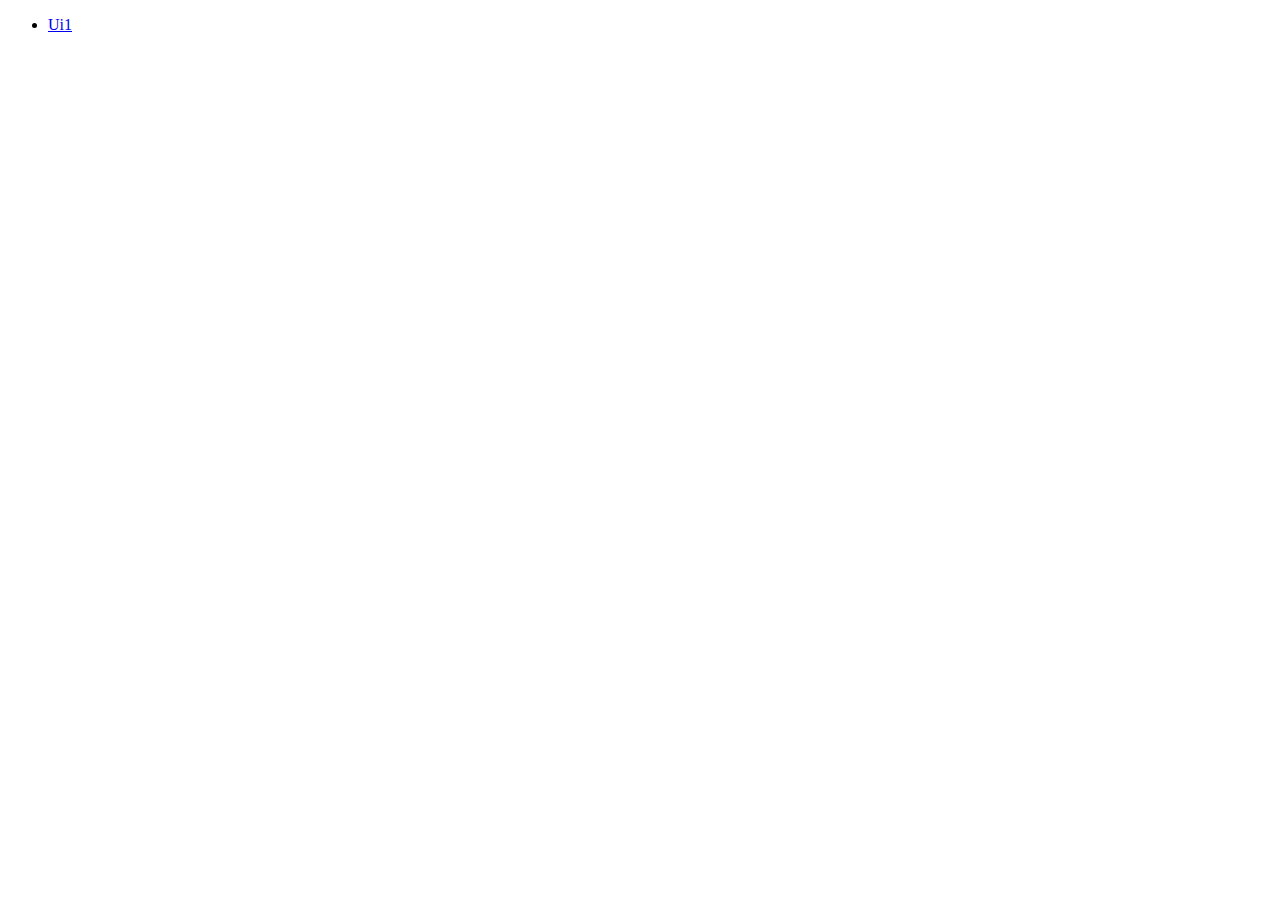
==== index.html @ b31594c3 "add ui 1" ====
<!DOCTYPE html>
<html lang="en">
<head>
    <meta charset="UTF-8">
    <meta http-equiv="X-UA-Compatible" content="IE=edge">
    <meta name="viewport" content="width=device-width, initial-scale=1.0">
    <title>Ach - Fatoni</title>
</head>
<body>
<ul>
    <li>
        <a href="ui1/index.html">Ui1</a>
    </li>
</ul>
    
</body>
</html>
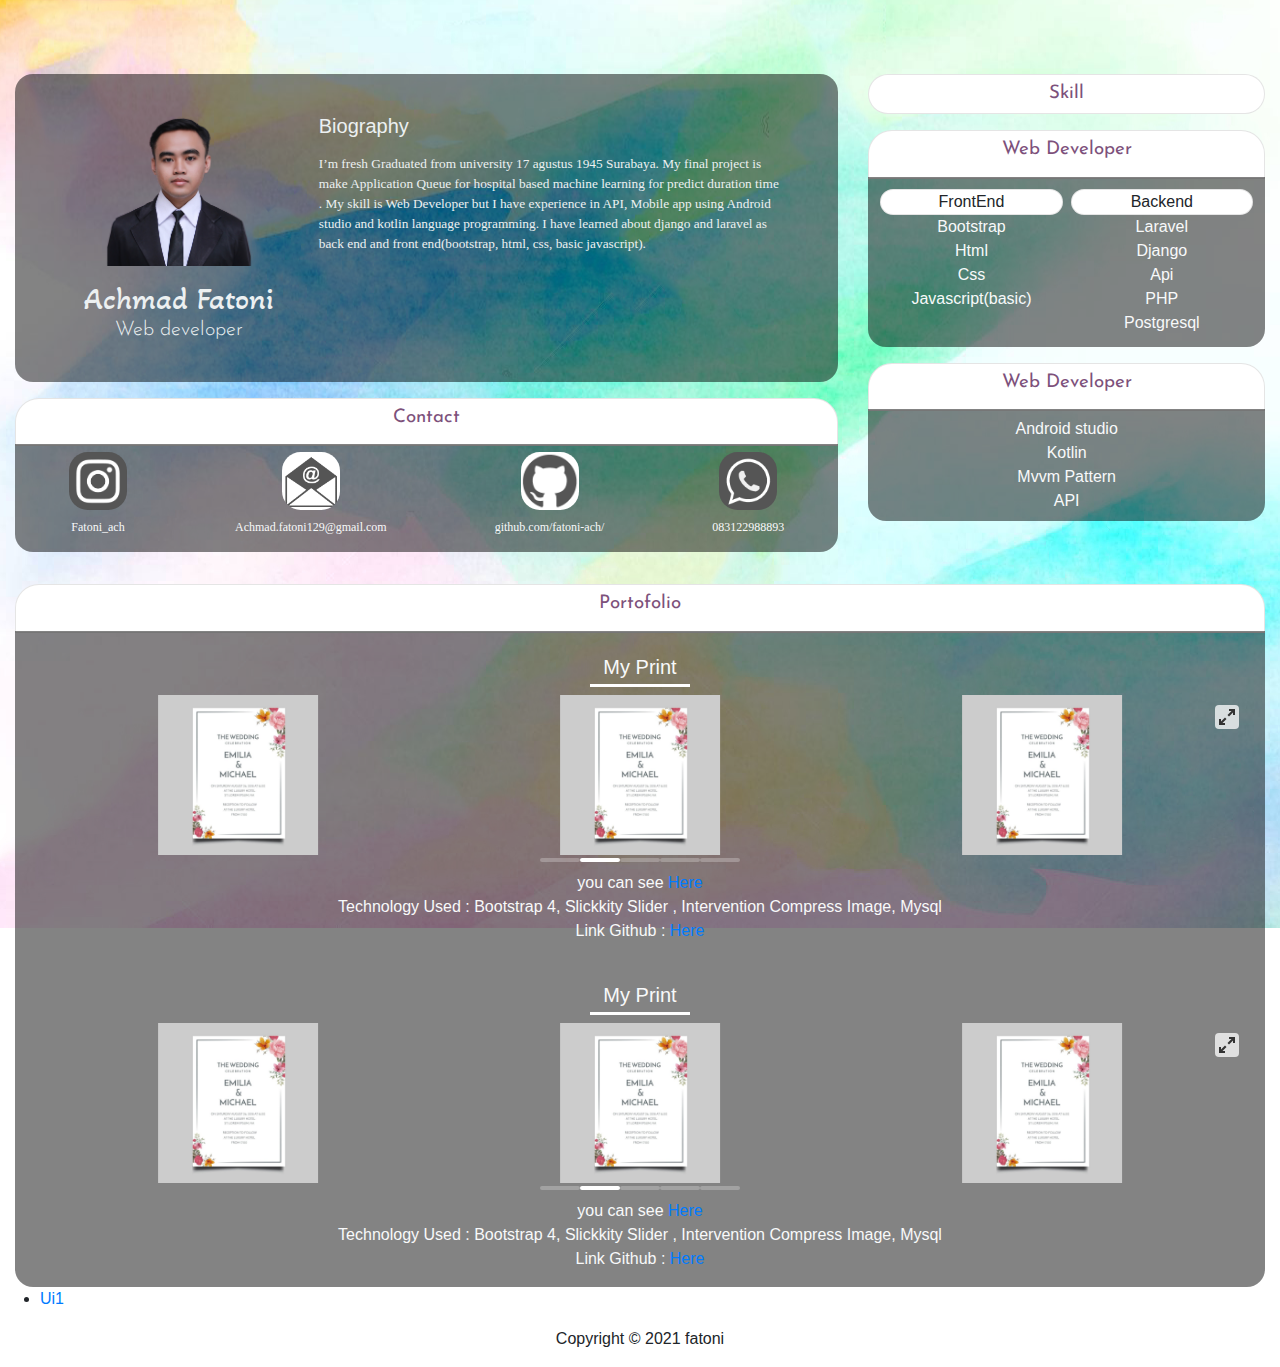
==== commit c7040d62: "add my portofolio" ====
--- a/index.html
+++ b/index.html
@@ -3,15 +3,218 @@
 <head>
     <meta charset="UTF-8">
     <meta http-equiv="X-UA-Compatible" content="IE=edge">
-    <meta name="viewport" content="width=device-width, initial-scale=1.0">
+    <!-- <meta name="viewport" content="width=device-width, initial-scale=1.0"> -->
+    <meta name="viewport" content="width=device-width, initial-scale=1, shrink-to-fit=no">
     <title>Ach - Fatoni</title>
+    <link rel="stylesheet" href="public/css/bootstrap.min.css">
+    <link rel="stylesheet" href="public/css/flickity.css">
+    <link rel="stylesheet" href="public/css/fullscreen.css">
+    <link rel="stylesheet" href="public/Mystyle.css">
 </head>
 <body>
-<ul>
-    <li>
-        <a href="ui1/index.html">Ui1</a>
-    </li>
-</ul>
-    
+    <div class="container-fluid" style="margin-top: 74px;">
+        <div class="row">
+            <div class="col-md-8">
+                <!-- profil -->
+                <section>
+                    <div class="row no-gutters p-custom bg-custom">
+                        <div class="col-md-4">
+                            <div class="d-flex justify-content-center">
+                                <img class="text-center rounded img-profil" style="opacity: 1;" src="img/Myphoto.png" alt="">
+                            </div>
+                            <h5 class="text-name t-custom">Achmad Fatoni</h5>
+                            <h6 class="text-role t-custom">Web developer</h6>
+                        </div>
+                        <div class="col-md-8 px-3" style="vertical-align: middle;">
+                            <h6 class="t-custom text-left" style="font-size: 15pt;">Biography</h6>
+                            <p class="mt-3 text-biography" style="">
+                                I’m fresh Graduated from 
+                                university 17 agustus 1945 Surabaya. My final project is make Application 
+                                Queue for hospital based machine learning for predict duration time .
+                                My skill is Web Developer
+                                but I have experience in API, Mobile app using Android studio 
+                                and kotlin language programming.  I have learned about django 
+                                and laravel as back end and front end(bootstrap, html, css, 
+                                basic javascript).
+                            </p>
+                        </div>
+                    </div>
+                </section>
+                <!-- endprofil -->
+                <!-- contact us -->
+                <section class="mt-3 mb-3">
+                    <div class="bg-title mb-0">
+                        <h5 class="py-2 text-title text-center">Contact</h5>
+                    </div>
+                    <div class="bg-body">
+                        <div class="d-flex justify-content-around">
+                            <div class="text-center mt-2">
+                                <a class="text-light" href="https://www.instagram.com/fatoni_ach/">
+                                    <img class="img-social-media mb-2" src="img/instagram.png" alt="">
+                                    <p id="text-social-media" style="font-size: 9pt;" >Fatoni_ach</p>
+                                </a>
+                            </div>
+                            <div class="text-center mt-2">
+                                <a class="text-light" href="mailto:achmad.fatoni129@gmail.com">
+                                    <img class="img-social-media mb-2" src="img/email monochrome.png" alt="">
+                                    <p id="text-social-media" style="font-size: 9pt;">Achmad.fatoni129@gmail.com</p>
+                                </a>
+                            </div>
+                            <div class="text-center mt-2">
+                                <a class="text-light" href="https://www.github.com/fatoni-ach/">
+                                    <img class="img-social-media mb-2" src="img/github monochrome.png" alt="">
+                                    <p id="text-social-media" style="font-size: 9pt;">github.com/fatoni-ach/</p>
+                                </a>
+                            </div>
+                            <div class="text-center mt-2">
+                                <a class="text-light" href="https://wa.me/6283122988893">
+                                    <img class="img-social-media mb-2" src="img/wa monochrome.png" alt="">
+                                    <p id="text-social-media" style="font-size: 9pt;">083122988893</p>
+                                </a>
+                            </div>
+                        </div>
+                    </div>
+                </section>
+                <!-- end contact us -->
+            </div>
+            <div class="col-md-4">
+                <!-- skill -->
+                <section>
+                    <div class="bg-title bg-title-rounded py-0" style="vertical-align: middle;">
+                        <h5 class="text-title text-center m-auto py-2">Skill</h5>
+                    </div>
+                </section>
+                <!-- endskill -->
+                <!-- web dev -->
+                <section class="mt-3">
+                    <div class="bg-title mb-0">
+                        <h5 class="py-2 text-title text-center">Web Developer</h5>
+                    </div>
+                    <div class="bg-body">
+                        <div class="row no-gutters p-2">
+                            <div class="col-lg-6 p-1">
+                                <div class="bg-title bg-title-rounded text-center">
+                                    FrontEnd
+                                </div>
+                                <p class="my-0 text-light text-center">Bootstrap</p>
+                                <p class="my-0 text-light text-center">Html</p>
+                                <p class="my-0 text-light text-center">Css</p>
+                                <p class="my-0 text-light text-center">Javascript(basic)</p>
+                            </div>
+                            <div class="col-lg-6 p-1">
+                                <div class="bg-title bg-title-rounded text-center">
+                                    Backend
+                                </div>
+                                <p class="my-0 text-light text-center">Laravel</p>
+                                <p class="my-0 text-light text-center">Django</p>
+                                <p class="my-0 text-light text-center">Api</p>
+                                <p class="my-0 text-light text-center">PHP</p>
+                                <p class="my-0 text-light text-center">Postgresql</p>
+                            </div>
+                        </div>
+                    </div>
+                </section>
+                <!-- endweb dev -->
+                <!-- mobileapp -->
+                <section class="mt-3">
+                    <div class="bg-title mb-0">
+                        <h5 class="py-2 text-title text-center">Web Developer</h5>
+                    </div>
+                    <div class="bg-body py-2">
+                        <p class="my-0 text-light text-center">Android studio</p>
+                        <p class="my-0 text-light text-center">Kotlin</p>
+                        <p class="my-0 text-light text-center">Mvvm Pattern</p>
+                        <p class="my-0 text-light text-center">API</p>
+                    </div>
+                </section>
+                <!-- endmobile app -->
+            </div>
+        </div>
+        <div class="bg-title mt-3">
+            <h5 class="text-title text-center py-2">Portofolio</h5>
+        </div>
+        <div class="bg-body">
+            <section class="py-3">
+                <h5 class="text-center pt-2 text-light">My Print</h5>
+                <div class="d-flex justify-content-center">
+                    <div class="border-title"></div>
+                </div>
+                <section class="mt-2 mx-3">
+                    <div class="carousel" style="" data-flickity='{ "lazyLoad": true , "lazyLoad": 1, "cellSelector": ".carousel-cell","prevNextButtons": false, "pageDots": true, "freeScroll": true, "autoPlay": 4000, "fullscreen": true, "initialIndex": 1}'>
+                        <div class="carousel-cell">
+                            <img class="carousel-cell-image" data-flickity-lazyload="img/produk_3.jpg" />
+                        </div>
+                        <div class="carousel-cell">
+                            <img class="carousel-cell-image" data-flickity-lazyload="img/produk_3.jpg" />
+                        </div>
+                        <div class="carousel-cell">
+                            <img class="carousel-cell-image" data-flickity-lazyload="img/produk_3.jpg" />
+                        </div>
+                        <div class="carousel-cell">
+                            <img class="carousel-cell-image" data-flickity-lazyload="img/produk_3.jpg" />
+                        </div>
+                        <div class="carousel-cell">
+                            <img class="carousel-cell-image" data-flickity-lazyload="img/produk_3.jpg" />
+                        </div>
+                    </div>
+                </section>
+                <div class="mt-3">
+                    <p class="text-center my-0 text-light">you can see <a href="">Here</a></p>
+                    <p class="text-center my-0 text-light">
+                        Technology Used : Bootstrap 4, Slickkity Slider , Intervention Compress Image, Mysql</p>
+                    <p class="text-center my-0 text-light">Link Github : <a href="">Here</a></p>
+                </div>
+            </section>
+            <section class="py-3">
+                <h5 class="text-center pt-2 text-light">My Print</h5>
+                <div class="d-flex justify-content-center">
+                    <div class="border-title"></div>
+                </div>
+                <section class="mt-2 mx-3">
+                    <div class="carousel" style="" data-flickity='{ "lazyLoad": true , "lazyLoad": 1, "cellSelector": ".carousel-cell","prevNextButtons": false, "pageDots": true, "freeScroll": true, "autoPlay": 4000, "fullscreen": true, "initialIndex": 1}'>
+                        <div class="carousel-cell">
+                            <img class="carousel-cell-image" data-flickity-lazyload="img/produk_3.jpg" />
+                        </div>
+                        <div class="carousel-cell">
+                            <img class="carousel-cell-image" data-flickity-lazyload="img/produk_3.jpg" />
+                        </div>
+                        <div class="carousel-cell">
+                            <img class="carousel-cell-image" data-flickity-lazyload="img/produk_3.jpg" />
+                        </div>
+                        <div class="carousel-cell">
+                            <img class="carousel-cell-image" data-flickity-lazyload="img/produk_3.jpg" />
+                        </div>
+                        <div class="carousel-cell">
+                            <img class="carousel-cell-image" data-flickity-lazyload="img/produk_3.jpg" />
+                        </div>
+                    </div>
+                </section>
+                <div class="mt-3">
+                    <p class="text-center my-0 text-light">you can see <a href="">Here</a></p>
+                    <p class="text-center my-0 text-light">
+                        Technology Used : Bootstrap 4, Slickkity Slider , Intervention Compress Image, Mysql</p>
+                    <p class="text-center my-0 text-light">Link Github : <a href="">Here</a></p>
+                </div>
+            </section>
+        </div>
+    </div>
+    <ul>
+        <li>
+            <a href="ui1/index.html">Ui1</a>
+        </li>
+    </ul>
+        
+    <footer class="text-center">
+        <div class="float-right d-none d-sm-block">
+        </div>
+        <p>
+          Copyright &copy; 2021 <span class="text-bold">fatoni</span>
+        </p> 
+    </footer>
+
+    <script src="public/js/bootstrap.bundle.min.js"></script>
+    <script src="public/js/bootstrap.js"></script>
+    <script src="public/js/flickity.pkgd.js"></script>
+    <script src="public/js/fullscreen.js"></script>
 </body>
 </html>--- a/public/css/fullscreen.css
+++ b/public/css/fullscreen.css
@@ -0,0 +1,56 @@
+/* Flickity fullscreen v1.0.1
+------------------------- */
+
+.flickity-enabled.is-fullscreen {
+    position: fixed;
+    left: 0;
+    top: 0;
+    width: 100%;
+    height: 100%;
+    background: hsla(0, 0%, 0%, 0.9);
+    padding-bottom: 35px;
+    z-index: 1;
+  }
+  
+  .flickity-enabled.is-fullscreen .flickity-page-dots {
+    bottom: 10px;
+  }
+  
+  .flickity-enabled.is-fullscreen .flickity-page-dots .dot {
+    background: white;
+  }
+  
+  /* prevent page scrolling when flickity is fullscreen */
+  html.is-flickity-fullscreen {
+    overflow: hidden;
+  }
+  
+  /* ---- flickity-fullscreen-button ---- */
+  
+  .flickity-fullscreen-button {
+    display: block;
+    right: 10px;
+    top: 10px;
+    width: 24px;
+    height: 24px;
+    border-radius: 4px;
+  }
+  
+  /* right-to-left */
+  .flickity-rtl .flickity-fullscreen-button {
+    right: auto;
+    left: 10px;
+  }
+  
+  .flickity-fullscreen-button-exit { display: none; }
+  
+  .flickity-enabled.is-fullscreen .flickity-fullscreen-button-exit { display: block; }
+  .flickity-enabled.is-fullscreen .flickity-fullscreen-button-view { display: none; }
+  
+  .flickity-fullscreen-button .flickity-button-icon {
+    position: absolute;
+    width: 16px;
+    height: 16px;
+    left: 4px;
+    top: 4px;
+  }--- a/public/Mystyle.css
+++ b/public/Mystyle.css
@@ -0,0 +1,122 @@
+@import url('https://fonts.googleapis.com/css2?family=Akaya+Telivigala&family=Josefin+Sans:wght@100;200;300;400&display=swap');
+body{
+    background-image: url('../img/soft background.jpg');
+    background-repeat: no-repeat;
+    background-attachment: fixed;
+    background-position: center;
+}
+.img-profil{
+    width: 152px;
+    height: 152px;
+}
+
+.bg-custom{
+    background-color: #0000007c;
+    border-radius: 18px;
+}
+.p-custom{
+    padding: 40px;
+}
+.text-name{
+    font-family: Akaya Telivigala;
+    font-size: 23pt;
+    margin-bottom: 0px;
+    margin-top: 15px;
+    text-align: center;
+}
+.text-role{
+    font-family: Josefin Sans;
+    font-size: 15pt;
+    margin-bottom: 0px;
+    margin-top: 0px;
+    text-align: center;
+    font-weight: 300;
+}
+.text-biography{
+    font-family: Open Sans;
+    color: #ECF0F1;
+    font-size: 10pt;
+}
+.t-custom{
+    color: #ECF0F1;
+}
+.bg-title{
+    background-color: white;
+    border-radius: 18pt 18pt 0pt 0pt;
+    border: 1px solid rgba(0, 0, 0, 0.1);
+    margin-bottom: 0px;
+}
+.text-title{
+    font-family: Josefin Sans;
+    font-size: 14pt;
+    font-weight: 400;
+    color: #7D517B;
+}
+.bg-body{
+    background-color: #0000007c;
+    border-radius: 0px 0px 18px 18px;
+    margin-top: -2px;
+}
+.img-social-media{
+    width: 58px;
+    height: 58px;
+    border-radius: 14pt;
+}
+.bg-title-rounded{
+    border-radius: 18pt!important;
+}
+.border-title{
+    width: 100px;
+    height: 3px;
+    background-color: #FFFFFF;
+    margin-top: -3px;
+}
+.carousel-cell {
+    width: 33%; /* full width */
+    height: 160px; /* height of carousel */
+    text-align: center;
+}
+.carousel-cell-image{
+    height: 160px;
+}
+/* position dots up a bit */
+.flickity-page-dots {
+    bottom: -10px;
+}
+/* dots are lines */
+.flickity-page-dots .dot {
+    height: 4px;
+    width: 40px;
+    margin: 0;
+    border-radius: 2px;
+    background-color: white;
+}
+.carousel.is-fullscreen .carousel-cell {
+    width: 80vw;
+    height: 100%;
+    margin-right: 10px;
+}
+.carousel.is-fullscreen .carousel-cell-image {
+    height: 80vh;
+}
+#text-social-media{
+    font-family: open Sans;
+}
+@media (max-width: 575.98px) { 
+    .img-social-media{
+        width: 45px;
+        height: 45px;
+        border-radius: 14pt;
+    }
+    #text-social-media{
+        display: none;
+    }
+    .carousel-cell {
+        width: 50%; /* full width */
+        height: 160px; /* height of carousel */
+        text-align: center;
+    }
+    .carousel-cell-image{
+        height: 160px;
+    }
+}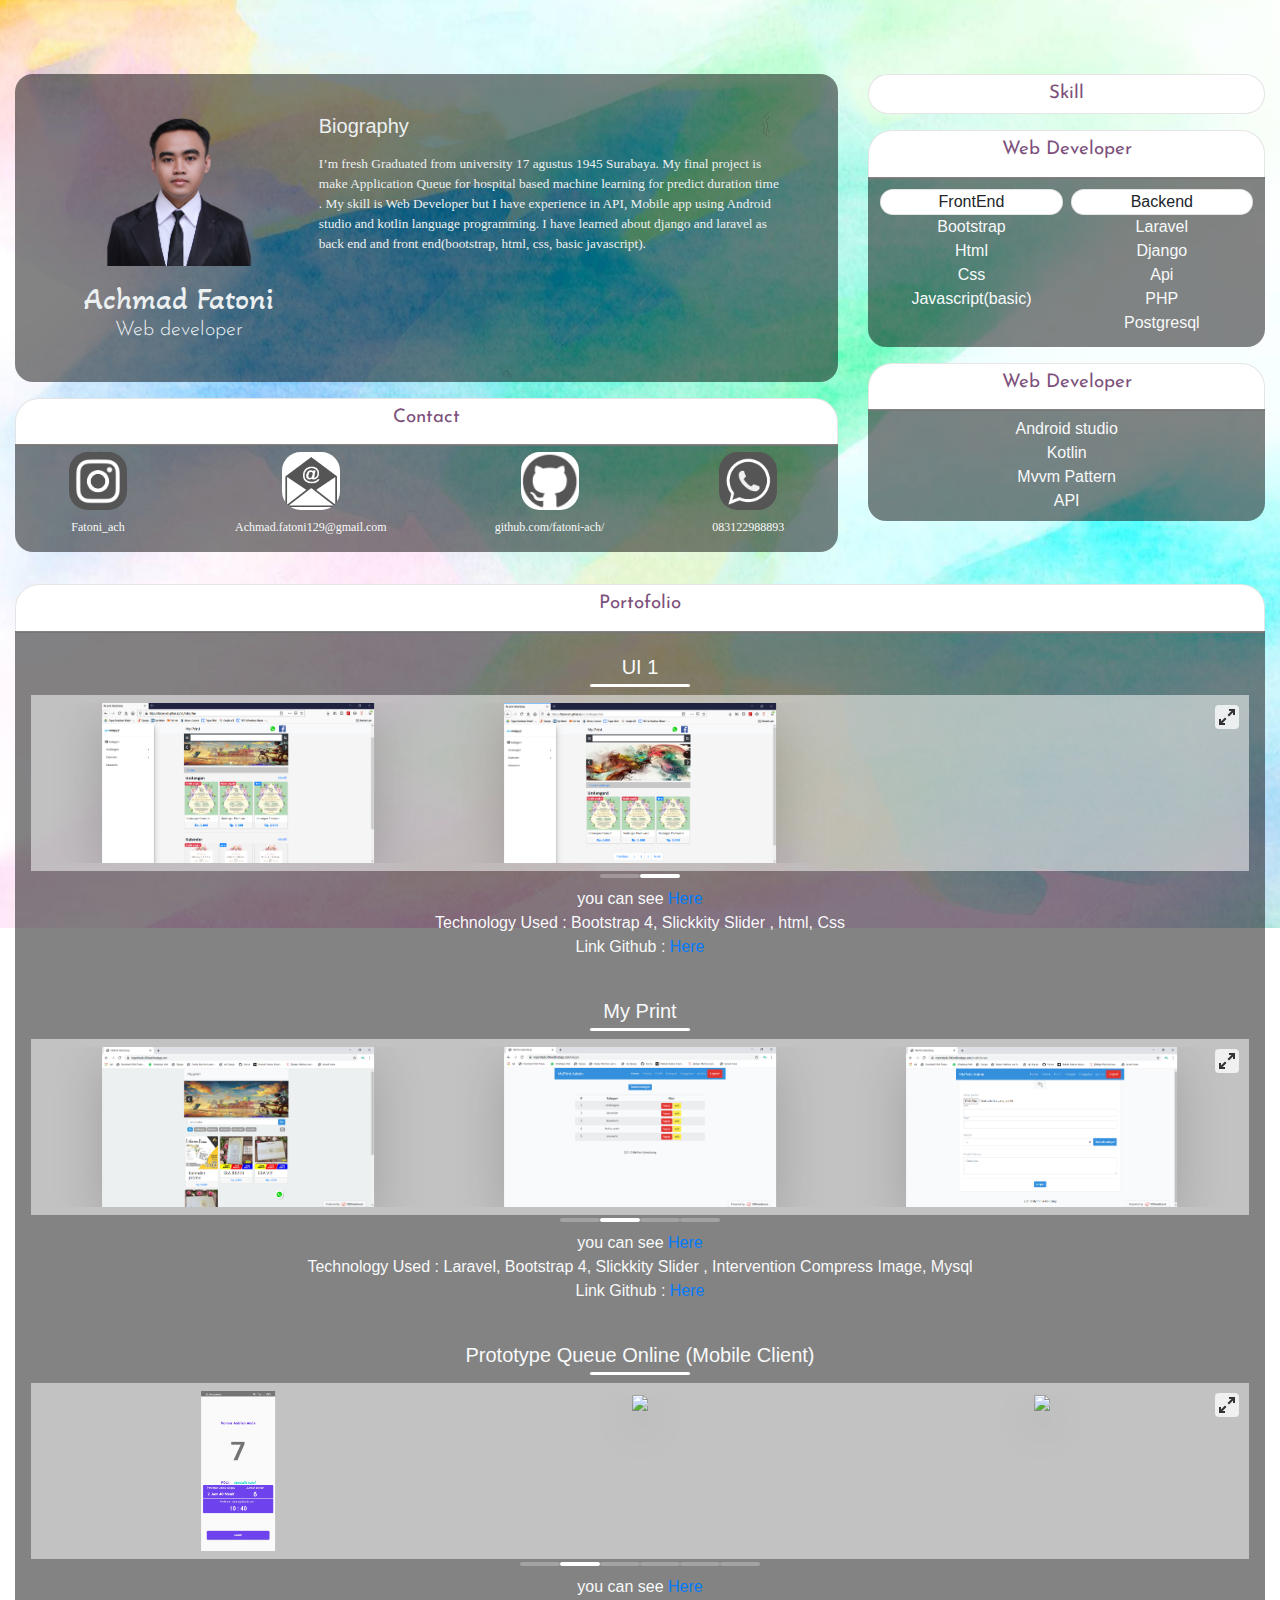
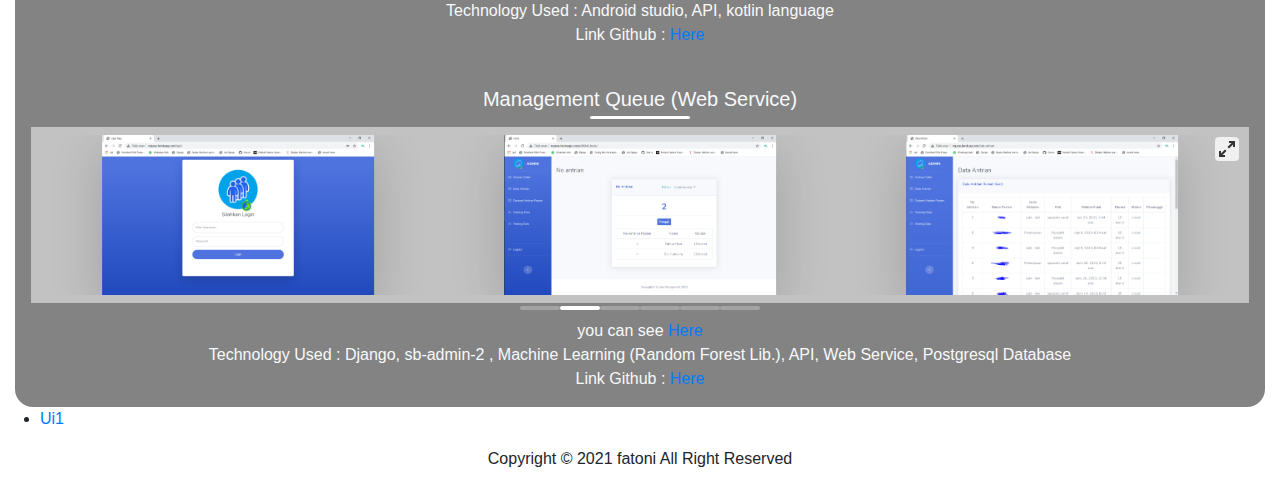
==== commit d5792243: "update portofolio" ====
--- a/index.html
+++ b/index.html
@@ -3,8 +3,8 @@
 <head>
     <meta charset="UTF-8">
     <meta http-equiv="X-UA-Compatible" content="IE=edge">
-    <!-- <meta name="viewport" content="width=device-width, initial-scale=1.0"> -->
-    <meta name="viewport" content="width=device-width, initial-scale=1, shrink-to-fit=no">
+    <meta name="viewport" content="width=device-width, initial-scale=1.0">
+    <!-- <meta name="viewport" content="width=device-width, initial-scale=1, shrink-to-fit=no"> -->
     <title>Ach - Fatoni</title>
     <link rel="stylesheet" href="public/css/bootstrap.min.css">
     <link rel="stylesheet" href="public/css/flickity.css">
@@ -135,65 +135,122 @@
         </div>
         <div class="bg-body">
             <section class="py-3">
+                <h5 class="text-center pt-2 text-light">UI 1</h5>
+                <div class="d-flex justify-content-center">
+                    <div class="border-title"></div>
+                </div>
+                <section class="mt-2 mx-3">
+                    <div class="carousel py-2" style="background-color: rgba(245, 245, 245, 0.549);" data-flickity='{ "lazyLoad": true , "lazyLoad": 1, "cellSelector": ".carousel-cell","prevNextButtons": false, "pageDots": true, "freeScroll": true, "autoPlay": 4000, "fullscreen": true, "initialIndex": 1}'>
+                        <div class="carousel-cell">
+                            <img class="carousel-cell-image shadow-lg" data-flickity-lazyload="img/ui1 1.PNG" />
+                        </div>
+                        <div class="carousel-cell">
+                            <img class="carousel-cell-image shadow-lg" data-flickity-lazyload="img/ui1 2.PNG" />
+                        </div>
+                    </div>
+                </section>
+                <div class="mt-3">
+                    <p class="text-center my-0 text-light">you can see <a href="https://fatoni-ach.github.io/ui1/index.html">Here</a></p>
+                    <p class="text-center my-0 text-light">
+                        Technology Used : Bootstrap 4, Slickkity Slider , html, Css</p>
+                    <p class="text-center my-0 text-light">Link Github : <a href="https://github.com/fatoni-ach/UI1">Here</a></p>
+                </div>
+            </section>
+            <section class="py-3">
                 <h5 class="text-center pt-2 text-light">My Print</h5>
                 <div class="d-flex justify-content-center">
                     <div class="border-title"></div>
                 </div>
                 <section class="mt-2 mx-3">
-                    <div class="carousel" style="" data-flickity='{ "lazyLoad": true , "lazyLoad": 1, "cellSelector": ".carousel-cell","prevNextButtons": false, "pageDots": true, "freeScroll": true, "autoPlay": 4000, "fullscreen": true, "initialIndex": 1}'>
-                        <div class="carousel-cell">
-                            <img class="carousel-cell-image" data-flickity-lazyload="img/produk_3.jpg" />
-                        </div>
-                        <div class="carousel-cell">
-                            <img class="carousel-cell-image" data-flickity-lazyload="img/produk_3.jpg" />
-                        </div>
-                        <div class="carousel-cell">
-                            <img class="carousel-cell-image" data-flickity-lazyload="img/produk_3.jpg" />
-                        </div>
-                        <div class="carousel-cell">
-                            <img class="carousel-cell-image" data-flickity-lazyload="img/produk_3.jpg" />
-                        </div>
-                        <div class="carousel-cell">
-                            <img class="carousel-cell-image" data-flickity-lazyload="img/produk_3.jpg" />
-                        </div>
-                    </div>
-                </section>
-                <div class="mt-3">
-                    <p class="text-center my-0 text-light">you can see <a href="">Here</a></p>
-                    <p class="text-center my-0 text-light">
-                        Technology Used : Bootstrap 4, Slickkity Slider , Intervention Compress Image, Mysql</p>
-                    <p class="text-center my-0 text-light">Link Github : <a href="">Here</a></p>
-                </div>
-            </section>
-            <section class="py-3">
-                <h5 class="text-center pt-2 text-light">My Print</h5>
-                <div class="d-flex justify-content-center">
-                    <div class="border-title"></div>
-                </div>
-                <section class="mt-2 mx-3">
-                    <div class="carousel" style="" data-flickity='{ "lazyLoad": true , "lazyLoad": 1, "cellSelector": ".carousel-cell","prevNextButtons": false, "pageDots": true, "freeScroll": true, "autoPlay": 4000, "fullscreen": true, "initialIndex": 1}'>
-                        <div class="carousel-cell">
-                            <img class="carousel-cell-image" data-flickity-lazyload="img/produk_3.jpg" />
-                        </div>
-                        <div class="carousel-cell">
-                            <img class="carousel-cell-image" data-flickity-lazyload="img/produk_3.jpg" />
-                        </div>
-                        <div class="carousel-cell">
-                            <img class="carousel-cell-image" data-flickity-lazyload="img/produk_3.jpg" />
-                        </div>
-                        <div class="carousel-cell">
-                            <img class="carousel-cell-image" data-flickity-lazyload="img/produk_3.jpg" />
-                        </div>
-                        <div class="carousel-cell">
-                            <img class="carousel-cell-image" data-flickity-lazyload="img/produk_3.jpg" />
-                        </div>
-                    </div>
-                </section>
-                <div class="mt-3">
-                    <p class="text-center my-0 text-light">you can see <a href="">Here</a></p>
-                    <p class="text-center my-0 text-light">
-                        Technology Used : Bootstrap 4, Slickkity Slider , Intervention Compress Image, Mysql</p>
-                    <p class="text-center my-0 text-light">Link Github : <a href="">Here</a></p>
+                    <div class="carousel py-2" style="background-color: rgba(245, 245, 245, 0.549);" data-flickity='{ "lazyLoad": true , "lazyLoad": 1, "cellSelector": ".carousel-cell","prevNextButtons": false, "pageDots": true, "freeScroll": true, "autoPlay": 4000, "fullscreen": true, "initialIndex": 1}'>
+                        <div class="carousel-cell">
+                            <img class="carousel-cell-image shadow-lg" data-flickity-lazyload="img/myprint1.PNG" />
+                        </div>
+                        <div class="carousel-cell">
+                            <img class="carousel-cell-image shadow-lg" data-flickity-lazyload="img/myprint2.PNG" />
+                        </div>
+                        <div class="carousel-cell">
+                            <img class="carousel-cell-image shadow-lg" data-flickity-lazyload="img/myprint3.PNG" />
+                        </div>
+                        <div class="carousel-cell">
+                            <img class="carousel-cell-image shadow-lg" data-flickity-lazyload="img/myprint4.PNG" />
+                        </div>
+                    </div>
+                </section>
+                <div class="mt-3">
+                    <p class="text-center my-0 text-light">you can see <a href="https://myprintadv.000webhostapp.com">Here</a></p>
+                    <p class="text-center my-0 text-light">
+                        Technology Used : Laravel, Bootstrap 4, Slickkity Slider , Intervention Compress Image, Mysql</p>
+                    <p class="text-center my-0 text-light">Link Github : <a href="https://github.com/fatoni-ach/Myprint">Here</a></p>
+                </div>
+            </section>
+            <section class="py-3">
+                <h5 class="text-center pt-2 text-light">Prototype Queue Online (Mobile Client)</h5>
+                <div class="d-flex justify-content-center">
+                    <div class="border-title"></div>
+                </div>
+                <section class="mt-2 mx-3">
+                    <div class="carousel py-2" style="background-color: rgba(245, 245, 245, 0.549);" data-flickity='{ "lazyLoad": true , "lazyLoad": 1, "cellSelector": ".carousel-cell","prevNextButtons": false, "pageDots": true, "freeScroll": true, "autoPlay": 4000, "fullscreen": true, "initialIndex": 1}'>
+                        <div class="carousel-cell">
+                            <img class="carousel-cell-image" data-flickity-lazyload="img/prototype-queue1.jpg" />
+                        </div>
+                        <div class="carousel-cell">
+                            <img class="carousel-cell-image shadow-lg" data-flickity-lazyload="img/prototype-queue2.PNG" />
+                        </div>
+                        <div class="carousel-cell">
+                            <img class="carousel-cell-image shadow-lg" data-flickity-lazyload="img/prototype-queue3.PNG" />
+                        </div>
+                        <div class="carousel-cell">
+                            <img class="carousel-cell-image shadow-lg" data-flickity-lazyload="img/prototype-queue4.PNG" />
+                        </div>
+                        <div class="carousel-cell">
+                            <img class="carousel-cell-image shadow-lg" data-flickity-lazyload="img/prototype-queue5.jpg" />
+                        </div>
+                        <div class="carousel-cell">
+                            <img class="carousel-cell-image shadow-lg" data-flickity-lazyload="img/mqueue7.PNG" />
+                        </div>
+                    </div>
+                </section>
+                <div class="mt-3">
+                    <p class="text-center my-0 text-light">you can see 
+                        <a href="https://drive.google.com/file/d/1R-M_afBDlTMNRKKZXB2kabdyW0KdzaV8/view">Here</a></p>
+                    <p class="text-center my-0 text-light">
+                        Technology Used : Android studio, API, kotlin language</p>
+                    <p class="text-center my-0 text-light">Link Github : <a href="https://github.com/fatoni-ach/Prototype-Application-queue-online">Here</a></p>
+                </div>
+            </section>
+            <section class="py-3">
+                <h5 class="text-center pt-2 text-light">Management Queue (Web Service)</h5>
+                <div class="d-flex justify-content-center">
+                    <div class="border-title"></div>
+                </div>
+                <section class="mt-2 mx-3">
+                    <div class="carousel py-2" style="background-color: rgba(245, 245, 245, 0.549);" data-flickity='{ "lazyLoad": true , "lazyLoad": 1, "cellSelector": ".carousel-cell","prevNextButtons": false, "pageDots": true, "freeScroll": true, "autoPlay": 4000, "fullscreen": true, "initialIndex": 1}'>
+                        <div class="carousel-cell">
+                            <img class="carousel-cell-image shadow-lg" data-flickity-lazyload="img/mqueue1.PNG" />
+                        </div>
+                        <div class="carousel-cell">
+                            <img class="carousel-cell-image shadow-lg" data-flickity-lazyload="img/mqueue2.PNG" />
+                        </div>
+                        <div class="carousel-cell">
+                            <img class="carousel-cell-image shadow-lg" data-flickity-lazyload="img/mqueue3.PNG" />
+                        </div>
+                        <div class="carousel-cell">
+                            <img class="carousel-cell-image shadow-lg" data-flickity-lazyload="img/mqueue4.PNG" />
+                        </div>
+                        <div class="carousel-cell">
+                            <img class="carousel-cell-image shadow-lg" data-flickity-lazyload="img/mqueue5.PNG" />
+                        </div>
+                        <div class="carousel-cell">
+                            <img class="carousel-cell-image shadow-lg" data-flickity-lazyload="img/mqueue7.PNG" />
+                        </div>
+                    </div>
+                </section>
+                <div class="mt-3">
+                    <p class="text-center my-0 text-light">you can see <a href="http://mqueue.herokuapp.com">Here</a></p>
+                    <p class="text-center my-0 text-light">
+                        Technology Used : Django, sb-admin-2 , Machine Learning (Random Forest Lib.), API, Web Service, Postgresql Database</p>
+                    <p class="text-center my-0 text-light">Link Github : <a href="https://www.github.com/fatoni-ach/management-queue">Here</a></p>
                 </div>
             </section>
         </div>
@@ -208,7 +265,7 @@
         <div class="float-right d-none d-sm-block">
         </div>
         <p>
-          Copyright &copy; 2021 <span class="text-bold">fatoni</span>
+          Copyright &copy; 2021 <span class="text-bold">fatoni</span> All Right Reserved
         </p> 
     </footer>
 
--- a/public/Mystyle.css
+++ b/public/Mystyle.css
@@ -70,6 +70,7 @@
     height: 3px;
     background-color: #FFFFFF;
     margin-top: -3px;
+    border-radius: 2px;
 }
 .carousel-cell {
     width: 33%; /* full width */
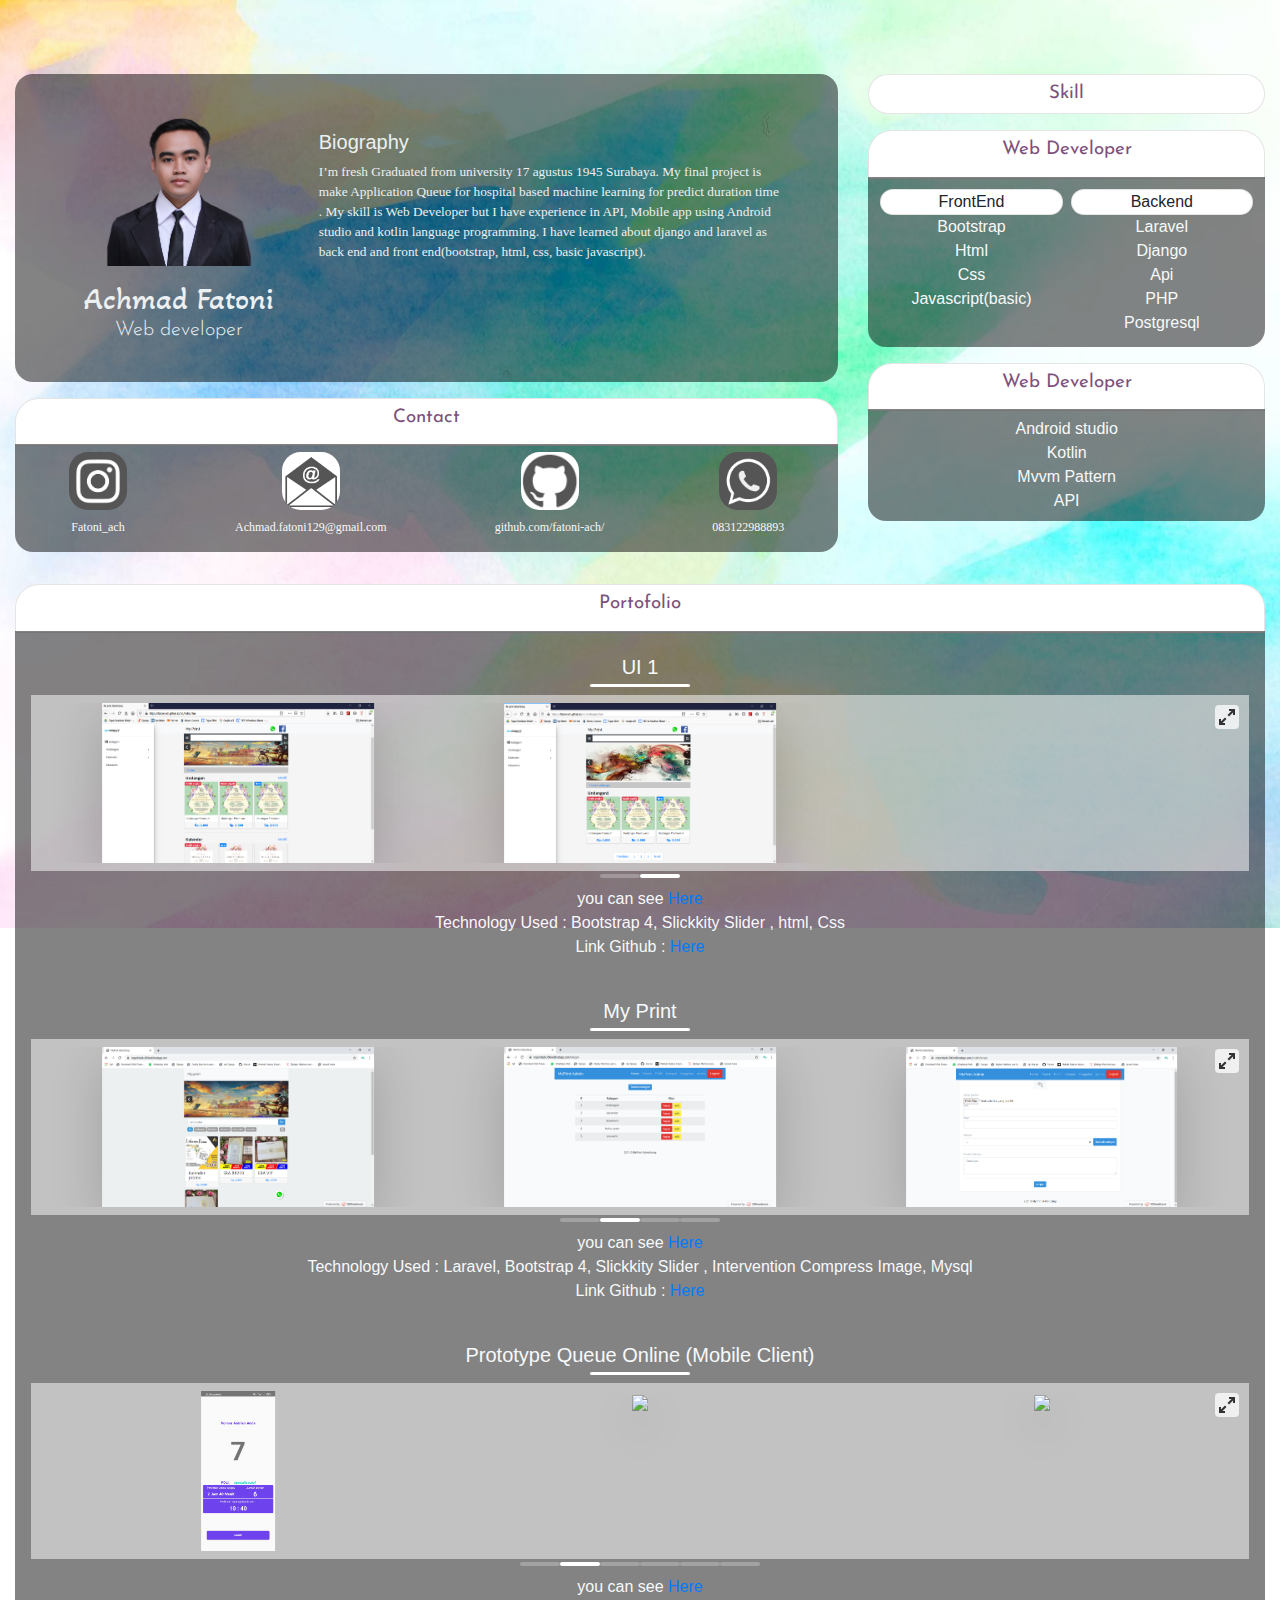
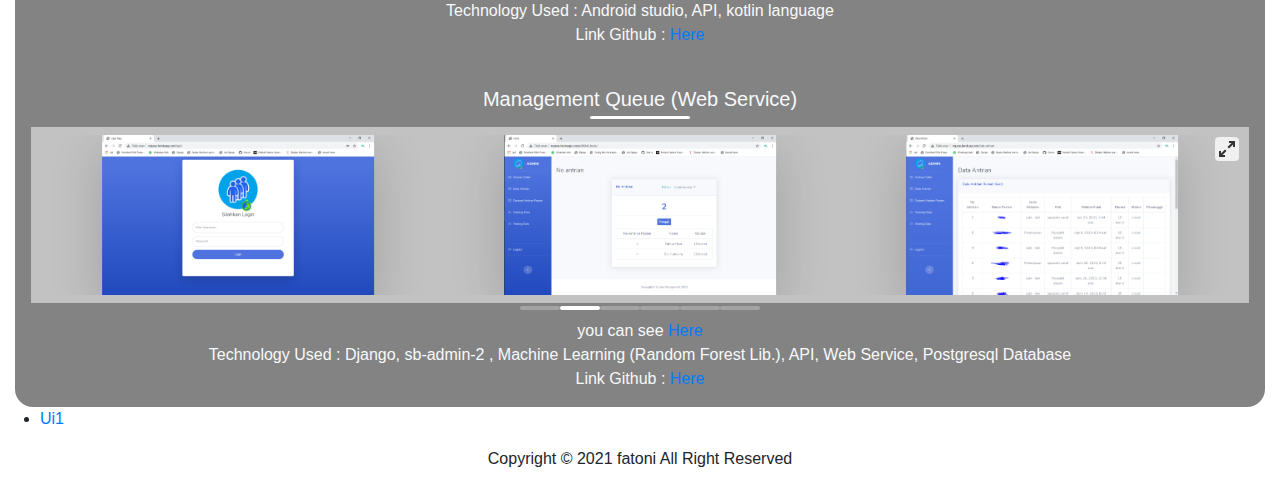
==== commit bbcf61b0: "update portofolio" ====
--- a/index.html
+++ b/index.html
@@ -25,9 +25,9 @@
                             <h5 class="text-name t-custom">Achmad Fatoni</h5>
                             <h6 class="text-role t-custom">Web developer</h6>
                         </div>
-                        <div class="col-md-8 px-3" style="vertical-align: middle;">
+                        <div class="col-md-8 px-3 my-3" style="vertical-align: middle;">
                             <h6 class="t-custom text-left" style="font-size: 15pt;">Biography</h6>
-                            <p class="mt-3 text-biography" style="">
+                            <p class="mt-2 text-biography" style="">
                                 I’m fresh Graduated from 
                                 university 17 agustus 1945 Surabaya. My final project is make Application 
                                 Queue for hospital based machine learning for predict duration time .
--- a/public/Mystyle.css
+++ b/public/Mystyle.css
@@ -113,7 +113,7 @@
         display: none;
     }
     .carousel-cell {
-        width: 50%; /* full width */
+        width: 100%; /* full width */
         height: 160px; /* height of carousel */
         text-align: center;
     }
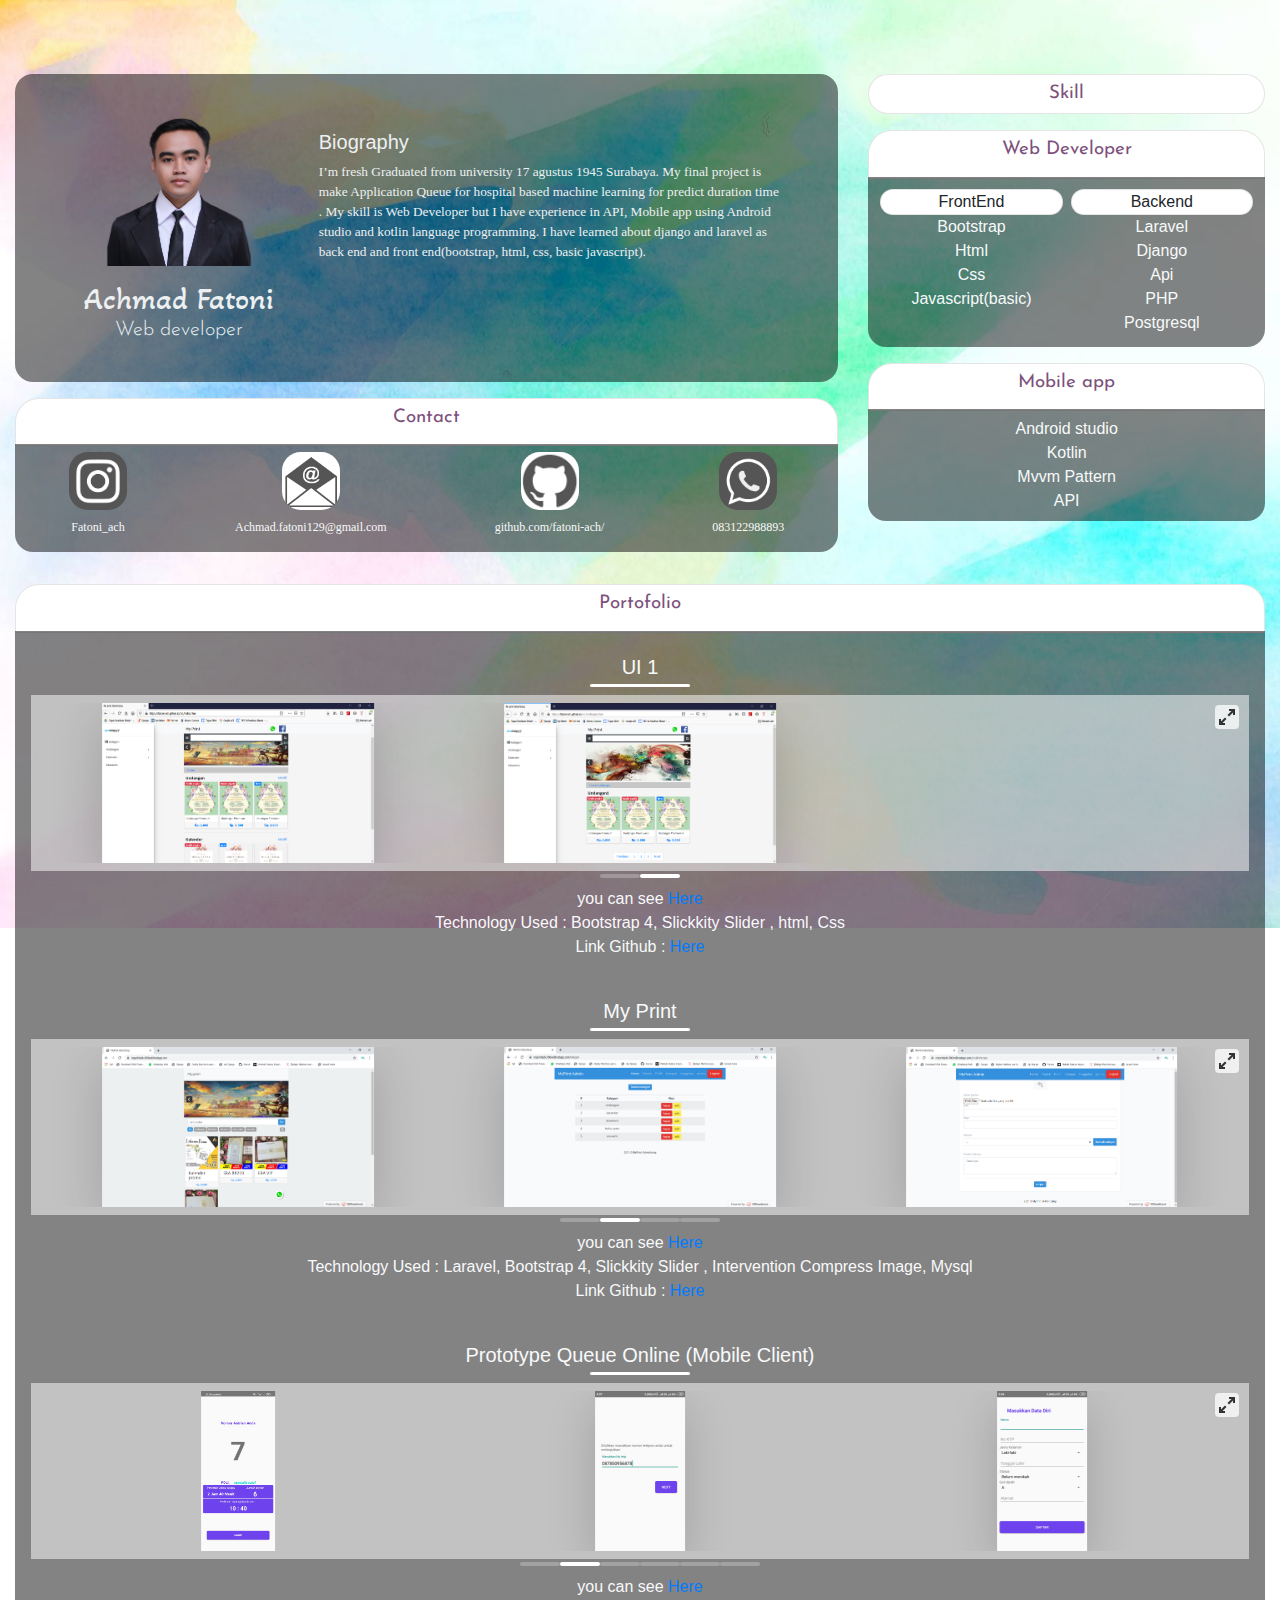
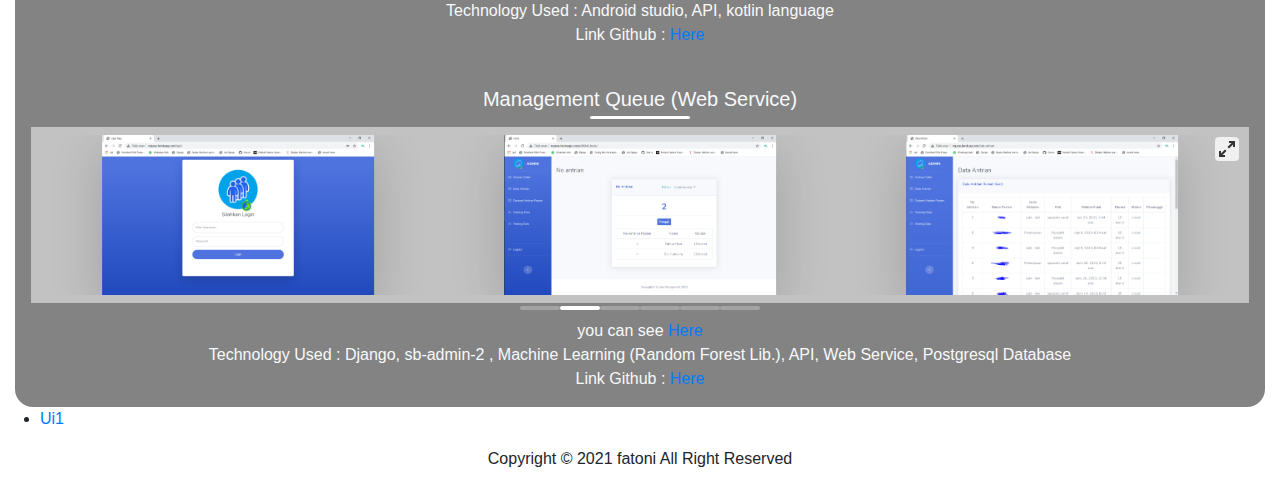
==== commit c9b2eded: "fix bug"" ====
--- a/index.html
+++ b/index.html
@@ -118,7 +118,7 @@
                 <!-- mobileapp -->
                 <section class="mt-3">
                     <div class="bg-title mb-0">
-                        <h5 class="py-2 text-title text-center">Web Developer</h5>
+                        <h5 class="py-2 text-title text-center">Mobile app</h5>
                     </div>
                     <div class="bg-body py-2">
                         <p class="my-0 text-light text-center">Android studio</p>
@@ -195,13 +195,13 @@
                             <img class="carousel-cell-image" data-flickity-lazyload="img/prototype-queue1.jpg" />
                         </div>
                         <div class="carousel-cell">
-                            <img class="carousel-cell-image shadow-lg" data-flickity-lazyload="img/prototype-queue2.PNG" />
-                        </div>
-                        <div class="carousel-cell">
-                            <img class="carousel-cell-image shadow-lg" data-flickity-lazyload="img/prototype-queue3.PNG" />
-                        </div>
-                        <div class="carousel-cell">
-                            <img class="carousel-cell-image shadow-lg" data-flickity-lazyload="img/prototype-queue4.PNG" />
+                            <img class="carousel-cell-image shadow-lg" data-flickity-lazyload="img/prototype-queue2.png" />
+                        </div>
+                        <div class="carousel-cell">
+                            <img class="carousel-cell-image shadow-lg" data-flickity-lazyload="img/prototype-queue3.png" />
+                        </div>
+                        <div class="carousel-cell">
+                            <img class="carousel-cell-image shadow-lg" data-flickity-lazyload="img/prototype-queue4.png" />
                         </div>
                         <div class="carousel-cell">
                             <img class="carousel-cell-image shadow-lg" data-flickity-lazyload="img/prototype-queue5.jpg" />
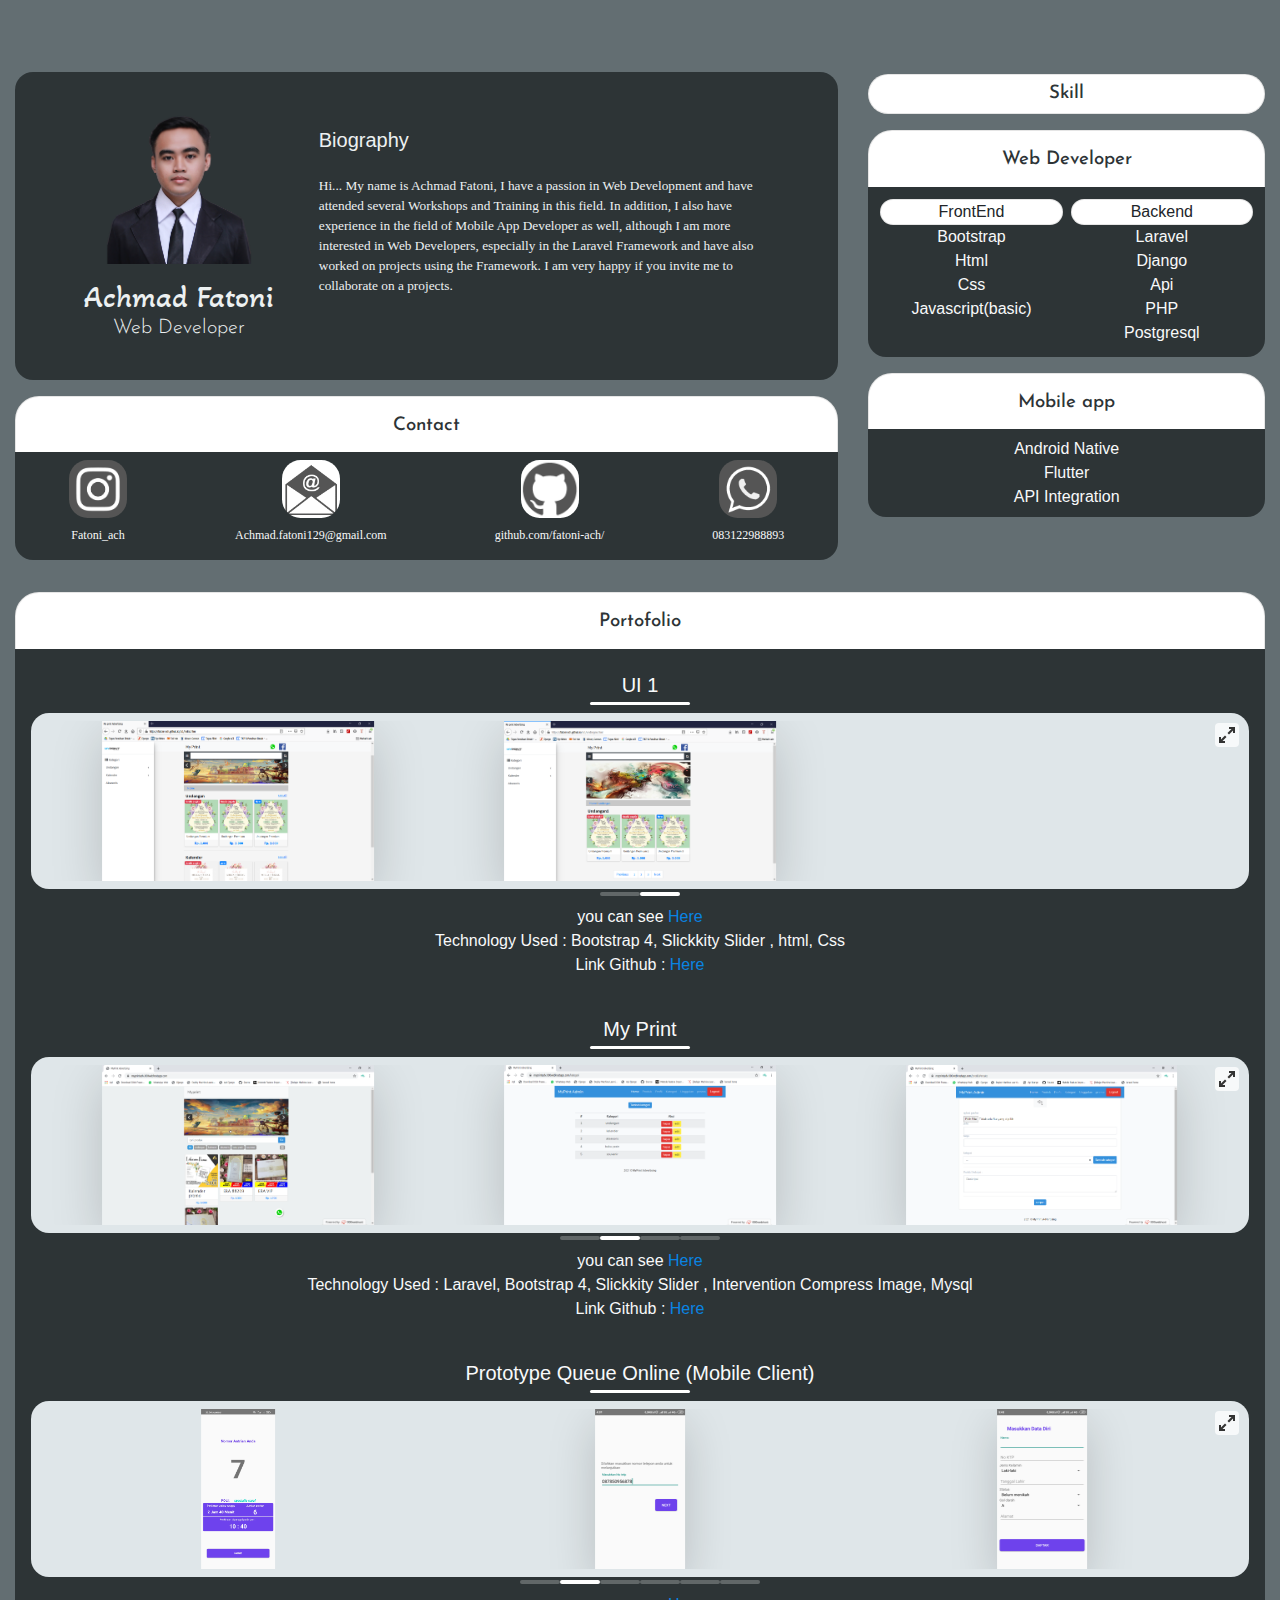
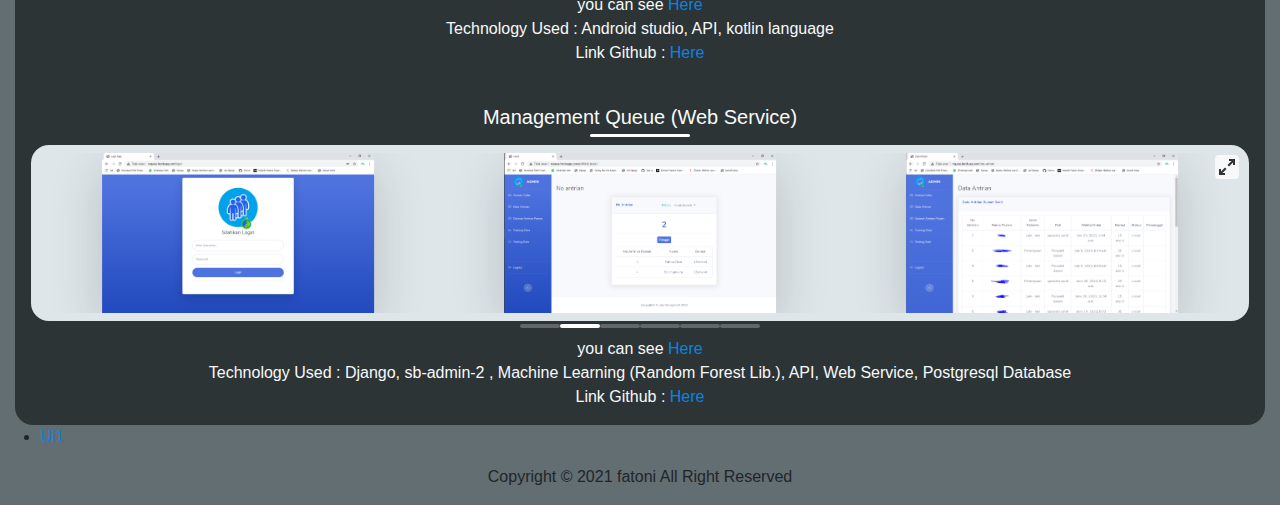
==== commit 09abb84a: "adjust biography and color background card" ====
--- a/index.html
+++ b/index.html
@@ -10,6 +10,7 @@
     <link rel="stylesheet" href="public/css/flickity.css">
     <link rel="stylesheet" href="public/css/fullscreen.css">
     <link rel="stylesheet" href="public/Mystyle.css">
+    <link rel="stylesheet" href="public/underline-animation.css">
 </head>
 <body>
     <div class="container-fluid" style="margin-top: 74px;">
@@ -17,25 +18,23 @@
             <div class="col-md-8">
                 <!-- profil -->
                 <section>
-                    <div class="row no-gutters p-custom bg-custom">
+                    <div class="row no-gutters p-custom bg-body border-18">
                         <div class="col-md-4">
                             <div class="d-flex justify-content-center">
                                 <img class="text-center rounded img-profil" style="opacity: 1;" src="img/Myphoto.png" alt="">
                             </div>
                             <h5 class="text-name t-custom">Achmad Fatoni</h5>
-                            <h6 class="text-role t-custom">Web developer</h6>
+                            <h6 class="text-role t-custom">Web Developer</h6>
                         </div>
                         <div class="col-md-8 px-3 my-3" style="vertical-align: middle;">
-                            <h6 class="t-custom text-left" style="font-size: 15pt;">Biography</h6>
-                            <p class="mt-2 text-biography" style="">
-                                I’m fresh Graduated from 
-                                university 17 agustus 1945 Surabaya. My final project is make Application 
-                                Queue for hospital based machine learning for predict duration time .
-                                My skill is Web Developer
-                                but I have experience in API, Mobile app using Android studio 
-                                and kotlin language programming.  I have learned about django 
-                                and laravel as back end and front end(bootstrap, html, css, 
-                                basic javascript).
+                            <h6 class="t-custom text-left mb-4" style="font-size: 15pt;">Biography</h6>
+                            <p class="mt-2 text-biography">
+                                Hi... My name is Achmad Fatoni, I have a passion in Web Development 
+                                and have attended several Workshops and Training in this field. In addition, 
+                                I also have experience in the field of Mobile App Developer as well, although 
+                                I am more interested in Web Developers, especially in the Laravel Framework and 
+                                have also worked on projects using the Framework. I am very happy if you invite 
+                                me to collaborate on a projects.
                             </p>
                         </div>
                     </div>
@@ -121,10 +120,9 @@
                         <h5 class="py-2 text-title text-center">Mobile app</h5>
                     </div>
                     <div class="bg-body py-2">
-                        <p class="my-0 text-light text-center">Android studio</p>
-                        <p class="my-0 text-light text-center">Kotlin</p>
-                        <p class="my-0 text-light text-center">Mvvm Pattern</p>
-                        <p class="my-0 text-light text-center">API</p>
+                        <p class="my-0 text-light text-center">Android Native</p>
+                        <p class="my-0 text-light text-center">Flutter</p>
+                        <p class="my-0 text-light text-center">API Integration</p>
                     </div>
                 </section>
                 <!-- endmobile app -->
@@ -140,7 +138,7 @@
                     <div class="border-title"></div>
                 </div>
                 <section class="mt-2 mx-3">
-                    <div class="carousel py-2" style="background-color: rgba(245, 245, 245, 0.549);" data-flickity='{ "lazyLoad": true , "lazyLoad": 1, "cellSelector": ".carousel-cell","prevNextButtons": false, "pageDots": true, "freeScroll": true, "autoPlay": 4000, "fullscreen": true, "initialIndex": 1}'>
+                    <div class="carousel py-2 bg-dark3 border-18" data-flickity='{ "lazyLoad": true , "lazyLoad": 1, "cellSelector": ".carousel-cell","prevNextButtons": false, "pageDots": true, "freeScroll": true, "autoPlay": 4000, "fullscreen": true, "initialIndex": 1}'>
                         <div class="carousel-cell">
                             <img class="carousel-cell-image shadow-lg" data-flickity-lazyload="img/ui1 1.PNG" />
                         </div>
@@ -162,7 +160,7 @@
                     <div class="border-title"></div>
                 </div>
                 <section class="mt-2 mx-3">
-                    <div class="carousel py-2" style="background-color: rgba(245, 245, 245, 0.549);" data-flickity='{ "lazyLoad": true , "lazyLoad": 1, "cellSelector": ".carousel-cell","prevNextButtons": false, "pageDots": true, "freeScroll": true, "autoPlay": 4000, "fullscreen": true, "initialIndex": 1}'>
+                    <div class="carousel py-2 bg-dark3 border-18" data-flickity='{ "lazyLoad": true , "lazyLoad": 1, "cellSelector": ".carousel-cell","prevNextButtons": false, "pageDots": true, "freeScroll": true, "autoPlay": 4000, "fullscreen": true, "initialIndex": 1}'>
                         <div class="carousel-cell">
                             <img class="carousel-cell-image shadow-lg" data-flickity-lazyload="img/myprint1.PNG" />
                         </div>
@@ -190,7 +188,7 @@
                     <div class="border-title"></div>
                 </div>
                 <section class="mt-2 mx-3">
-                    <div class="carousel py-2" style="background-color: rgba(245, 245, 245, 0.549);" data-flickity='{ "lazyLoad": true , "lazyLoad": 1, "cellSelector": ".carousel-cell","prevNextButtons": false, "pageDots": true, "freeScroll": true, "autoPlay": 4000, "fullscreen": true, "initialIndex": 1}'>
+                    <div class="carousel py-2 bg-dark3 border-18" data-flickity='{ "lazyLoad": true , "lazyLoad": 1, "cellSelector": ".carousel-cell","prevNextButtons": false, "pageDots": true, "freeScroll": true, "autoPlay": 4000, "fullscreen": true, "initialIndex": 1}'>
                         <div class="carousel-cell">
                             <img class="carousel-cell-image" data-flickity-lazyload="img/prototype-queue1.jpg" />
                         </div>
@@ -225,7 +223,7 @@
                     <div class="border-title"></div>
                 </div>
                 <section class="mt-2 mx-3">
-                    <div class="carousel py-2" style="background-color: rgba(245, 245, 245, 0.549);" data-flickity='{ "lazyLoad": true , "lazyLoad": 1, "cellSelector": ".carousel-cell","prevNextButtons": false, "pageDots": true, "freeScroll": true, "autoPlay": 4000, "fullscreen": true, "initialIndex": 1}'>
+                    <div class="carousel py-2 bg-dark3 border-18" data-flickity='{ "lazyLoad": true , "lazyLoad": 1, "cellSelector": ".carousel-cell","prevNextButtons": false, "pageDots": true, "freeScroll": true, "autoPlay": 4000, "fullscreen": true, "initialIndex": 1}'>
                         <div class="carousel-cell">
                             <img class="carousel-cell-image shadow-lg" data-flickity-lazyload="img/mqueue1.PNG" />
                         </div>
@@ -269,6 +267,7 @@
         </p> 
     </footer>
 
+    <script src="https://cdn.jsdelivr.net/npm/jquery@3.5.1/dist/jquery.slim.min.js" integrity="sha384-DfXdz2htPH0lsSSs5nCTpuj/zy4C+OGpamoFVy38MVBnE+IbbVYUew+OrCXaRkfj" crossorigin="anonymous"></script>
     <script src="public/js/bootstrap.bundle.min.js"></script>
     <script src="public/js/bootstrap.js"></script>
     <script src="public/js/flickity.pkgd.js"></script>
--- a/public/Mystyle.css
+++ b/public/Mystyle.css
@@ -1,13 +1,18 @@
 @import url('https://fonts.googleapis.com/css2?family=Akaya+Telivigala&family=Josefin+Sans:wght@100;200;300;400&display=swap');
 body{
-    background-image: url('../img/soft background.jpg');
+    /* background-image: url('../img/soft background.jpg'); */
     background-repeat: no-repeat;
     background-attachment: fixed;
     background-position: center;
+    background-color: #636e72;
 }
 .img-profil{
     width: 152px;
     height: 152px;
+}
+
+.border-18{
+    border-radius: 18px !important;
 }
 
 .bg-custom{
@@ -45,15 +50,21 @@
     border-radius: 18pt 18pt 0pt 0pt;
     border: 1px solid rgba(0, 0, 0, 0.1);
     margin-bottom: 0px;
+    align-items: center;
 }
 .text-title{
     font-family: Josefin Sans;
     font-size: 14pt;
-    font-weight: 400;
-    color: #7D517B;
+    font-weight: 500;
+    color: #2d3436;
+    margin-top: 10px;
+}
+
+.bg-dark3{
+    background-color: #dfe6e9;
 }
 .bg-body{
-    background-color: #0000007c;
+    background-color: #2d3436;
     border-radius: 0px 0px 18px 18px;
     margin-top: -2px;
 }
@@ -100,6 +111,9 @@
 .carousel.is-fullscreen .carousel-cell-image {
     height: 80vh;
 }
+a{
+    color: #0984e3;
+}
 #text-social-media{
     font-family: open Sans;
 }
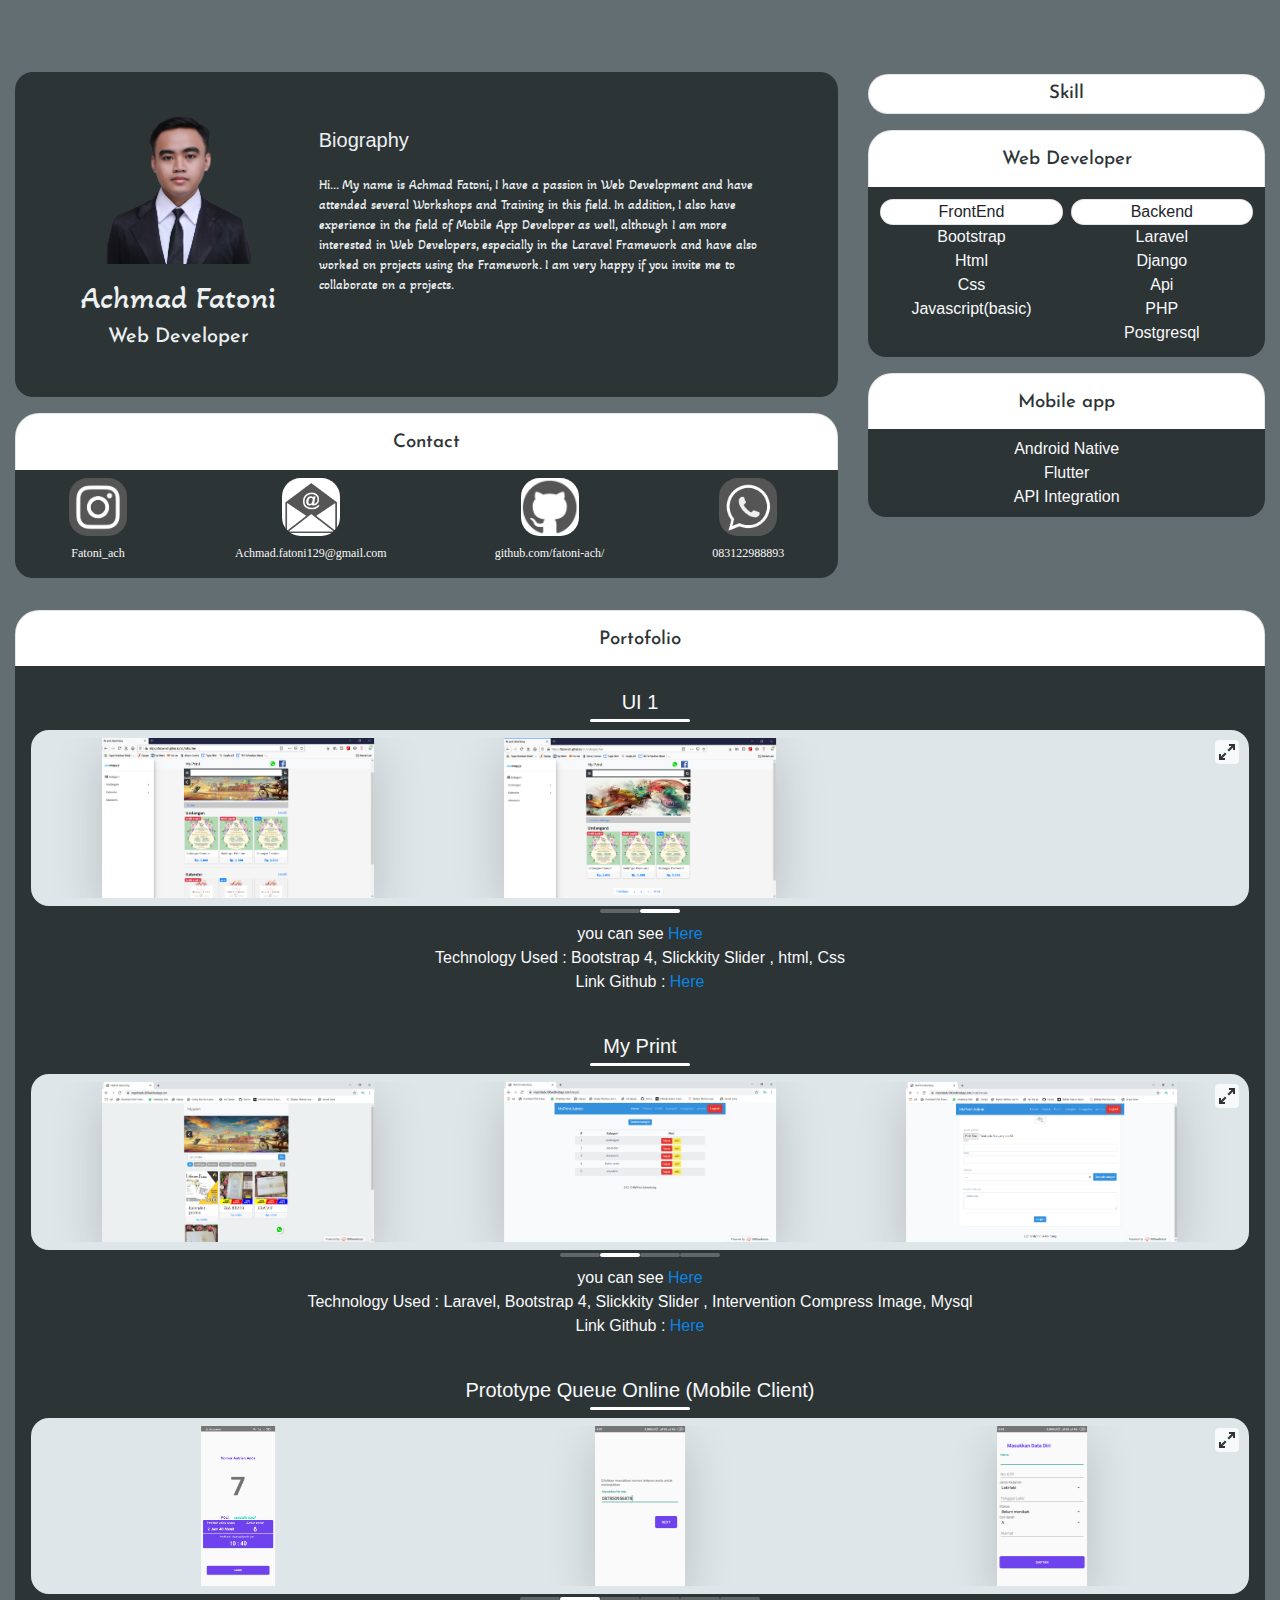
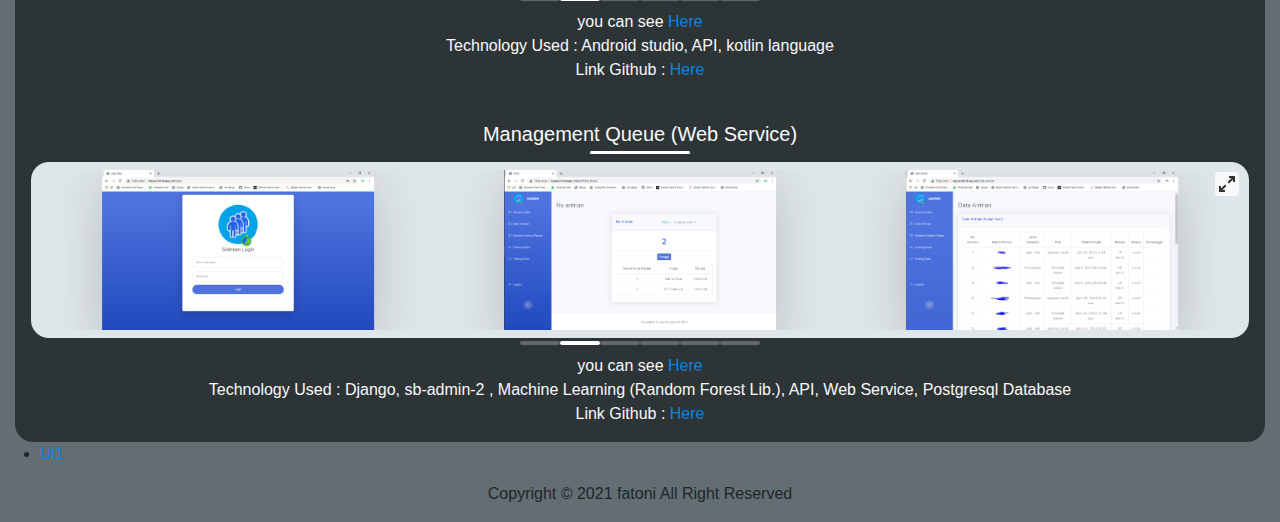
==== commit d61812d8: "add animation hover and 3D" ====
--- a/index.html
+++ b/index.html
@@ -10,7 +10,7 @@
     <link rel="stylesheet" href="public/css/flickity.css">
     <link rel="stylesheet" href="public/css/fullscreen.css">
     <link rel="stylesheet" href="public/Mystyle.css">
-    <link rel="stylesheet" href="public/underline-animation.css">
+    <link rel="stylesheet" href="public/css/hover-3d.css">
 </head>
 <body>
     <div class="container-fluid" style="margin-top: 74px;">
@@ -23,19 +23,27 @@
                             <div class="d-flex justify-content-center">
                                 <img class="text-center rounded img-profil" style="opacity: 1;" src="img/Myphoto.png" alt="">
                             </div>
-                            <h5 class="text-name t-custom">Achmad Fatoni</h5>
-                            <h6 class="text-role t-custom">Web Developer</h6>
+                            <div class="text-name t-custom">
+                                <h2 class="animation-3d">Achmad Fatoni</h2>
+                            </div>
+                            <div class="text-role t-custom">
+                                <h5 class="animation-3d">Web Developer</h5>
+                            </div>
                         </div>
                         <div class="col-md-8 px-3 my-3" style="vertical-align: middle;">
-                            <h6 class="t-custom text-left mb-4" style="font-size: 15pt;">Biography</h6>
-                            <p class="mt-2 text-biography">
-                                Hi... My name is Achmad Fatoni, I have a passion in Web Development 
-                                and have attended several Workshops and Training in this field. In addition, 
-                                I also have experience in the field of Mobile App Developer as well, although 
-                                I am more interested in Web Developers, especially in the Laravel Framework and 
-                                have also worked on projects using the Framework. I am very happy if you invite 
-                                me to collaborate on a projects.
-                            </p>
+                            <div class="text-white">
+                                <h6 class="t-custom text-left mb-4 animation-3d" style="font-size: 15pt;">Biography</h6>
+                            </div>
+                            <div class="text-white font-akaya">
+                                <p class="mt-2 text-biography animation-hover">
+                                    Hi... My name is Achmad Fatoni, I have a passion in Web Development 
+                                    and have attended several Workshops and Training in this field. In addition, 
+                                    I also have experience in the field of Mobile App Developer as well, although 
+                                    I am more interested in Web Developers, especially in the Laravel Framework and 
+                                    have also worked on projects using the Framework. I am very happy if you invite 
+                                    me to collaborate on a projects.
+                                </p>
+                            </div>
                         </div>
                     </div>
                 </section>
@@ -43,7 +51,7 @@
                 <!-- contact us -->
                 <section class="mt-3 mb-3">
                     <div class="bg-title mb-0">
-                        <h5 class="py-2 text-title text-center">Contact</h5>
+                        <h5 class="py-2 text-center text-title">Contact</h5>
                     </div>
                     <div class="bg-body">
                         <div class="d-flex justify-content-around">
@@ -79,14 +87,14 @@
             <div class="col-md-4">
                 <!-- skill -->
                 <section>
-                    <div class="bg-title bg-title-rounded py-0" style="vertical-align: middle;">
+                    <div class="bg-title bg-title-rounded py-0 text-center" style="vertical-align: middle;">
                         <h5 class="text-title text-center m-auto py-2">Skill</h5>
                     </div>
                 </section>
                 <!-- endskill -->
                 <!-- web dev -->
                 <section class="mt-3">
-                    <div class="bg-title mb-0">
+                    <div class="bg-title mb-0 text-center">
                         <h5 class="py-2 text-title text-center">Web Developer</h5>
                     </div>
                     <div class="bg-body">
@@ -116,7 +124,7 @@
                 <!-- endweb dev -->
                 <!-- mobileapp -->
                 <section class="mt-3">
-                    <div class="bg-title mb-0">
+                    <div class="bg-title mb-0 text-center">
                         <h5 class="py-2 text-title text-center">Mobile app</h5>
                     </div>
                     <div class="bg-body py-2">
@@ -128,11 +136,11 @@
                 <!-- endmobile app -->
             </div>
         </div>
-        <div class="bg-title mt-3">
+        <div class="bg-title mt-3 text-center">
             <h5 class="text-title text-center py-2">Portofolio</h5>
         </div>
         <div class="bg-body">
-            <section class="py-3">
+            <section class="py-3 text-center text-white">
                 <h5 class="text-center pt-2 text-light">UI 1</h5>
                 <div class="d-flex justify-content-center">
                     <div class="border-title"></div>
@@ -267,10 +275,12 @@
         </p> 
     </footer>
 
+    <script src="https://cdnjs.cloudflare.com/ajax/libs/gsap/3.10.4/gsap.min.js"></script>
     <script src="https://cdn.jsdelivr.net/npm/jquery@3.5.1/dist/jquery.slim.min.js" integrity="sha384-DfXdz2htPH0lsSSs5nCTpuj/zy4C+OGpamoFVy38MVBnE+IbbVYUew+OrCXaRkfj" crossorigin="anonymous"></script>
     <script src="public/js/bootstrap.bundle.min.js"></script>
     <script src="public/js/bootstrap.js"></script>
     <script src="public/js/flickity.pkgd.js"></script>
     <script src="public/js/fullscreen.js"></script>
+    <script src="public/js/hover-3d.js"></script>
 </body>
 </html>--- a/public/Mystyle.css
+++ b/public/Mystyle.css
@@ -114,6 +114,9 @@
 a{
     color: #0984e3;
 }
+.font-akaya{
+    font-family: Akaya Telivigala;;
+}
 #text-social-media{
     font-family: open Sans;
 }
--- a/public/css/hover-3d.css
+++ b/public/css/hover-3d.css
@@ -0,0 +1,67 @@
+/* body { 
+    font-family: 'Source Sans Pro', Arial, sans-serif; 
+    background: #becccc; 
+    text-transform: uppercase; 
+    color: #fff; 
+    text-align: center; 
+    letter-spacing: -3px; 
+    padding:50px;
+  } */
+  
+  
+.animation-3d{
+    /* font-size: inherit; */
+    position:relative;
+    /* font-weight: 500; */
+    cursor: pointer;
+    font-family: inherit;
+    /* color: inherit; */
+  }
+
+.animation-hover{
+    /* font-size: inherit; */
+    position:relative;
+    /* font-weight: 500; */
+    cursor: pointer;
+    font-family: inherit;
+    /* color: inherit; */
+    /* text-align: center; */
+  }
+  
+  /*
+  text-shadow forked from: https://codepen.io/teetteet/details/dFICw#forkline
+  */
+  .superShadow {
+    text-shadow:    0 1px 0 hsl(174,5%,80%),
+                    0 2px 0 hsl(174,5%,75%),
+                    0 3px 0 hsl(174,5%,70%),
+                    0 4px 0 hsl(174,5%,66%),
+                    0 5px 0 hsl(174,5%,64%),
+                    0 6px 0 hsl(174,5%,62%),
+    
+                    0 0 5px rgba(0,0,0,.05),
+                    0 1px 3px rgba(0,0,0,.2),
+                    0 3px 5px rgba(0,0,0,.2),
+                    0 5px 7px rgba(0,0,0,.2),
+                    0 7px 8px rgba(0,0,0,.2),
+                    0 8px 8px rgba(0,0,0,.3);
+  }
+  .hover-animation {
+    text-shadow:    0 1px 0 hsl(174,5%,80%),
+                    0 2px 0 hsl(174,5%,75%),
+                    0 3px 0 hsl(174,5%,70%),
+                    0 4px 0 hsl(174,5%,66%),
+                    0 5px 0 hsl(174,5%,64%),
+                    0 6px 0 hsl(174,5%,62%),
+    
+                    /* 0 0 5px rgba(0,0,0,.05),
+                    0 1px 3px rgba(0,0,0,.2),
+                    0 3px 5px rgba(0,0,0,.2),
+                    0 5px 7px rgba(0,0,0,.2),
+                    0 7px 8px rgba(0,0,0,.2),
+                    0 8px 8px rgba(0,0,0,.3); */
+  }
+  
+  /* strong{
+    font-size:200px;
+  } */